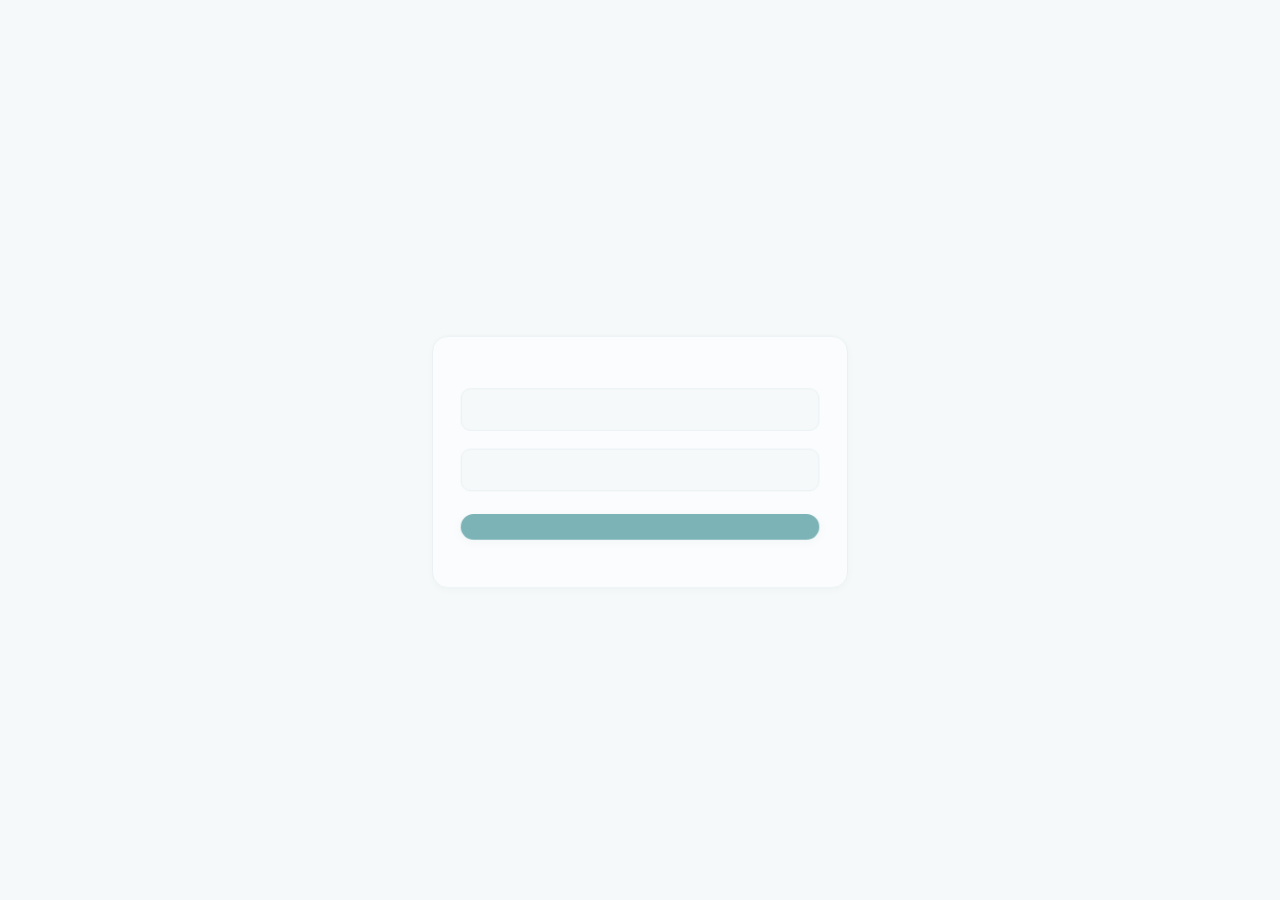
==== frontend/admin.html @ ff75f7a0 "Initial commit" ====
<!DOCTYPE html>
<html lang="ar" dir="rtl">
<head>
<meta charset="UTF-8">
<meta name="viewport" content="width=device-width, initial-scale=1.0">
<title data-i18n="admin.title">لوحة التحكم</title>
<link rel="preconnect" href="https://fonts.googleapis.com">
<link rel="preconnect" href="https://fonts.gstatic.com" crossorigin>
<link href="https://fonts.googleapis.com/css2?family=Plus+Jakarta+Sans:wght@400;500;600;700;800&family=Cairo:wght@400;500;600;700;800&family=IBM+Plex+Mono:wght@500;600&display=swap" rel="stylesheet">
<link rel="stylesheet" href="assets/css/style.css">
<link rel="stylesheet" href="assets/css/animations.css">
</head>
<body>

<div id="site-header"></div>

<main class="main-content">
  <div class="container" style="padding-top:40px; padding-bottom:80px;">
    <h1 style="font-size:1.8rem; margin-bottom:28px;" data-i18n="admin.title"></h1>

    <div class="admin-shell">
      <nav class="admin-tabs" id="admin-tabs">
        <button class="admin-tab active" data-tab="overview" data-i18n="admin.tabOverview"></button>
        <button class="admin-tab" data-tab="appointments" data-i18n="admin.tabAppointments"></button>
        <button class="admin-tab" data-tab="doctors" data-i18n="admin.tabDoctors"></button>
        <button class="admin-tab" data-tab="departments" data-i18n="admin.tabDepartments"></button>
        <button class="admin-tab" data-tab="schedules" data-i18n="admin.tabSchedules"></button>
        <button class="admin-tab" data-tab="integrations" data-i18n="admin.tabIntegrations"></button>
      </nav>

      <div>
        <!-- Overview -->
        <section class="admin-panel active" data-panel="overview">
          <div class="grid grid-4" id="overview-stats"></div>
        </section>

        <!-- Appointments -->
        <section class="admin-panel" data-panel="appointments">
          <div class="filter-bar">
            <select id="filter-status">
              <option value="" data-i18n="admin.filterAll"></option>
              <option value="confirmed" data-i18n="status.confirmed"></option>
              <option value="completed" data-i18n="status.completed"></option>
              <option value="cancelled" data-i18n="status.cancelled"></option>
              <option value="no_show" data-i18n="status.no_show"></option>
            </select>
            <select id="filter-doctor"><option value="" data-i18n="admin.filterAll"></option></select>
            <input type="date" id="filter-date-from">
            <input type="date" id="filter-date-to">
          </div>
          <div class="table-wrap">
            <table class="data-table">
              <thead>
                <tr>
                  <th data-i18n="admin.patient"></th>
                  <th data-i18n="admin.doctor"></th>
                  <th data-i18n="admin.department"></th>
                  <th data-i18n="admin.date"></th>
                  <th data-i18n="admin.statusLabel"></th>
                  <th data-i18n="common.actions"></th>
                </tr>
              </thead>
              <tbody id="appointments-tbody"></tbody>
            </table>
          </div>
        </section>

        <!-- Doctors -->
        <section class="admin-panel" data-panel="doctors">
          <div class="row" style="justify-content:flex-end; margin-bottom:14px;">
            <button class="btn btn-primary btn-sm" id="add-doctor-btn" data-i18n="admin.addDoctor"></button>
          </div>
          <div class="table-wrap">
            <table class="data-table">
              <thead>
                <tr>
                  <th data-i18n="admin.doctor"></th>
                  <th data-i18n="admin.department"></th>
                  <th data-i18n="common.active"></th>
                  <th data-i18n="common.actions"></th>
                </tr>
              </thead>
              <tbody id="doctors-tbody"></tbody>
            </table>
          </div>
        </section>

        <!-- Departments -->
        <section class="admin-panel" data-panel="departments">
          <div class="row" style="justify-content:flex-end; margin-bottom:14px;">
            <button class="btn btn-primary btn-sm" id="add-department-btn" data-i18n="admin.addDepartment"></button>
          </div>
          <div class="table-wrap">
            <table class="data-table">
              <thead>
                <tr>
                  <th data-i18n="admin.nameAr"></th>
                  <th data-i18n="admin.nameTr"></th>
                  <th data-i18n="common.active"></th>
                  <th data-i18n="common.actions"></th>
                </tr>
              </thead>
              <tbody id="departments-tbody"></tbody>
            </table>
          </div>
        </section>

        <!-- Schedules -->
        <section class="admin-panel" data-panel="schedules">
          <div class="field" style="max-width:320px;">
            <label data-i18n="admin.doctor"></label>
            <select id="schedule-doctor-select"></select>
          </div>

          <div id="schedule-content" hidden>
            <div class="row" style="justify-content:space-between; margin-top:20px;">
              <h3 data-i18n="admin.manageWeeklyHours" style="margin:0;"></h3>
              <button class="btn btn-primary btn-sm" id="add-availability-btn" data-i18n="admin.addAvailability"></button>
            </div>
            <div class="table-wrap" style="margin-top:12px;">
              <table class="data-table">
                <thead>
                  <tr>
                    <th data-i18n="admin.weekday"></th>
                    <th data-i18n="admin.startTime"></th>
                    <th data-i18n="admin.endTime"></th>
                    <th data-i18n="admin.slotDuration"></th>
                    <th data-i18n="common.actions"></th>
                  </tr>
                </thead>
                <tbody id="availabilities-tbody"></tbody>
              </table>
            </div>

            <div class="row" style="justify-content:space-between; margin-top:32px;">
              <h3 data-i18n="admin.manageTimeOff" style="margin:0;"></h3>
              <button class="btn btn-primary btn-sm" id="add-timeoff-btn" data-i18n="admin.addTimeOff"></button>
            </div>
            <div class="table-wrap" style="margin-top:12px;">
              <table class="data-table">
                <thead>
                  <tr>
                    <th data-i18n="admin.date"></th>
                    <th data-i18n="admin.reason"></th>
                    <th data-i18n="common.actions"></th>
                  </tr>
                </thead>
                <tbody id="timeoff-tbody"></tbody>
              </table>
            </div>
          </div>
          <p class="muted" id="schedule-placeholder" data-i18n="admin.selectDoctorFirst" style="margin-top:20px;"></p>
        </section>

        <!-- Integrations (public API keys) -->
        <section class="admin-panel" data-panel="integrations">
          <div class="card card-pad" style="margin-bottom:20px;">
            <h3 data-i18n="admin.apiKeysTitle" style="margin-bottom:8px;"></h3>
            <p class="muted" data-i18n="admin.apiKeysDesc" style="margin-bottom:0;"></p>
          </div>

          <div class="row" style="justify-content:space-between; margin-bottom:14px;">
            <a href="#" target="_blank" id="api-docs-link" class="btn btn-ghost btn-sm" data-i18n="admin.viewApiDocs"></a>
            <button class="btn btn-primary btn-sm" id="add-api-key-btn" data-i18n="admin.addApiKey"></button>
          </div>

          <div class="table-wrap">
            <table class="data-table">
              <thead>
                <tr>
                  <th data-i18n="admin.keyName"></th>
                  <th>Key</th>
                  <th data-i18n="common.active"></th>
                  <th data-i18n="admin.lastUsed"></th>
                  <th data-i18n="common.actions"></th>
                </tr>
              </thead>
              <tbody id="api-keys-tbody"></tbody>
            </table>
          </div>
        </section>
      </div>
    </div>
  </div>
</main>

<div id="site-footer"></div>
<div id="modal-host"></div>

<script src="assets/js/config.js"></script>
<script src="assets/js/auth.js"></script>
<script src="assets/js/api.js"></script>
<script src="assets/js/i18n.js"></script>
<script src="assets/js/layout.js"></script>
<script src="assets/js/icons.js"></script>
<script src="assets/js/admin.js"></script>
</body>
</html>
---- frontend/assets/css/style.css ----
/* =========================================================================
   Clinic Booking System — Design Tokens & Base Styles
   Palette: clinical teal + warm amber accent, soft light backgrounds.
   Typography: Plus Jakarta Sans (Latin / Turkish) + Cairo (Arabic),
               IBM Plex Mono for times/dates ("appointment ticket" motif).
   ========================================================================= */

:root {
  /* --- Color --- */
  --color-bg: #F5F9FA;
  --color-bg-alt: #EEF6F6;
  --color-surface: #FFFFFF;
  --color-primary: #0D7377;
  --color-primary-dark: #0A5960;
  --color-primary-light: #E3F2F1;
  --color-accent: #F2A93B;
  --color-accent-dark: #D68C1F;
  --color-accent-light: #FDF1DC;
  --color-text: #14262B;
  --color-text-muted: #5C7278;
  --color-text-faint: #93A6AA;
  --color-success: #2FA86B;
  --color-success-light: #E5F6ED;
  --color-danger: #E1543D;
  --color-danger-light: #FCEAE6;
  --color-border: #E1EAEC;
  --color-border-strong: #CBDBDD;

  /* --- Type --- */
  --font-latin: 'Plus Jakarta Sans', 'Segoe UI', sans-serif;
  --font-arabic: 'Cairo', 'Segoe UI', sans-serif;
  --font-mono: 'IBM Plex Mono', 'Courier New', monospace;
  --font-body: var(--font-latin);

  /* --- Shape / Elevation --- */
  --radius-sm: 10px;
  --radius-md: 16px;
  --radius-lg: 24px;
  --radius-pill: 999px;
  --shadow-sm: 0 2px 8px rgba(13, 60, 63, 0.06);
  --shadow-md: 0 8px 24px rgba(13, 115, 119, 0.10);
  --shadow-lg: 0 20px 48px rgba(13, 115, 119, 0.16);

  /* --- Motion --- */
  --ease-out: cubic-bezier(0.16, 1, 0.3, 1);
  --dur-fast: 150ms;
  --dur-base: 280ms;
  --dur-slow: 500ms;
}

html[lang="ar"] { --font-body: var(--font-arabic); }
html[lang="tr"] { --font-body: var(--font-latin); }

* , *::before, *::after { box-sizing: border-box; }

html { scroll-behavior: smooth; }

body {
  margin: 0;
  background: var(--color-bg);
  color: var(--color-text);
  font-family: var(--font-body);
  line-height: 1.6;
  -webkit-font-smoothing: antialiased;
  min-height: 100vh;
  display: flex;
  flex-direction: column;
}

html[dir="rtl"] body { direction: rtl; }
html[dir="ltr"] body { direction: ltr; }

h1, h2, h3, h4 { line-height: 1.25; margin: 0 0 .5em; font-weight: 700; letter-spacing: -0.01em; }
h1 { font-size: clamp(2rem, 1.5rem + 2vw, 3.2rem); font-weight: 800; }
h2 { font-size: clamp(1.5rem, 1.3rem + 1vw, 2.2rem); }
h3 { font-size: 1.25rem; }
p { margin: 0 0 1em; color: var(--color-text-muted); }
a { color: var(--color-primary); text-decoration: none; }
img { max-width: 100%; display: block; }

.mono { font-family: var(--font-mono); letter-spacing: 0.01em; }

.container {
  width: 100%;
  max-width: 1140px;
  margin: 0 auto;
  padding: 0 24px;
}

.main-content { flex: 1; }

section { padding: 64px 0; }
.section-tight { padding: 32px 0; }

.eyebrow {
  display: inline-flex;
  align-items: center;
  gap: 8px;
  font-size: 0.8rem;
  font-weight: 700;
  color: var(--color-primary);
  background: var(--color-primary-light);
  padding: 6px 14px;
  border-radius: var(--radius-pill);
  margin-bottom: 16px;
}

/* ============================= Buttons ================================ */
.btn {
  display: inline-flex;
  align-items: center;
  justify-content: center;
  gap: 8px;
  border: none;
  cursor: pointer;
  font-family: inherit;
  font-weight: 700;
  font-size: 0.95rem;
  padding: 13px 26px;
  border-radius: var(--radius-pill);
  transition: transform var(--dur-fast) var(--ease-out), box-shadow var(--dur-fast) var(--ease-out), background var(--dur-fast);
  white-space: nowrap;
}
.btn:active { transform: scale(0.97); }
.btn:disabled { opacity: 0.55; cursor: not-allowed; transform: none !important; }

.btn-primary { background: var(--color-primary); color: #fff; box-shadow: var(--shadow-sm); }
.btn-primary:hover:not(:disabled) { background: var(--color-primary-dark); box-shadow: var(--shadow-md); transform: translateY(-2px); }

.btn-accent { background: var(--color-accent); color: #221703; box-shadow: var(--shadow-sm); }
.btn-accent:hover:not(:disabled) { background: var(--color-accent-dark); box-shadow: var(--shadow-md); transform: translateY(-2px); }

.btn-ghost { background: transparent; color: var(--color-primary); border: 1.5px solid var(--color-border-strong); }
.btn-ghost:hover:not(:disabled) { background: var(--color-primary-light); border-color: var(--color-primary); }

.btn-danger-ghost { background: transparent; color: var(--color-danger); border: 1.5px solid var(--color-danger-light); }
.btn-danger-ghost:hover:not(:disabled) { background: var(--color-danger-light); }

.btn-sm { padding: 8px 16px; font-size: 0.82rem; }
.btn-block { width: 100%; }
.btn-icon { padding: 10px; border-radius: 50%; }

/* ============================== Cards ================================== */
.card {
  background: var(--color-surface);
  border: 1px solid var(--color-border);
  border-radius: var(--radius-md);
  box-shadow: var(--shadow-sm);
}
.card-pad { padding: 28px; }

/* =========================== Form elements ============================= */
.field { margin-bottom: 18px; }
.field label {
  display: block;
  font-size: 0.85rem;
  font-weight: 700;
  margin-bottom: 6px;
  color: var(--color-text);
}
.field .hint { font-size: 0.78rem; color: var(--color-text-faint); margin-top: 4px; }

input, select, textarea {
  width: 100%;
  font-family: inherit;
  font-size: 0.95rem;
  color: var(--color-text);
  background: var(--color-bg);
  border: 1.5px solid var(--color-border);
  border-radius: var(--radius-sm);
  padding: 12px 16px;
  transition: border-color var(--dur-fast), box-shadow var(--dur-fast);
}
textarea { resize: vertical; min-height: 90px; }
input:focus, select:focus, textarea:focus {
  outline: none;
  border-color: var(--color-primary);
  box-shadow: 0 0 0 4px var(--color-primary-light);
}
input.invalid { border-color: var(--color-danger); }

.form-error {
  color: var(--color-danger);
  background: var(--color-danger-light);
  border-radius: var(--radius-sm);
  padding: 12px 16px;
  font-size: 0.88rem;
  margin-bottom: 16px;
  display: none;
}
.form-error.visible { display: block; }

/* ============================== Badges ================================= */
.badge {
  display: inline-flex;
  align-items: center;
  gap: 6px;
  font-size: 0.75rem;
  font-weight: 700;
  padding: 5px 12px;
  border-radius: var(--radius-pill);
}
.badge-confirmed { background: var(--color-success-light); color: var(--color-success); }
.badge-cancelled { background: var(--color-danger-light); color: var(--color-danger); }
.badge-completed { background: var(--color-primary-light); color: var(--color-primary); }
.badge-no_show { background: #F1F1F1; color: #777; }
.badge::before { content: ''; width: 6px; height: 6px; border-radius: 50%; background: currentColor; }

/* ============================== Navbar ================================= */
.navbar {
  position: sticky;
  top: 0;
  z-index: 100;
  background: rgba(245, 249, 250, 0.85);
  backdrop-filter: blur(10px);
  border-bottom: 1px solid var(--color-border);
}
.navbar-inner {
  display: flex;
  align-items: center;
  justify-content: space-between;
  padding: 16px 24px;
  max-width: 1140px;
  margin: 0 auto;
  gap: 16px;
}
.brand { display: flex; align-items: center; gap: 10px; font-weight: 800; font-size: 1.15rem; color: var(--color-text); }
.brand-mark {
  width: 38px; height: 38px; border-radius: 12px;
  background: linear-gradient(135deg, var(--color-primary), var(--color-primary-dark));
  display: flex; align-items: center; justify-content: center; color: #fff; flex-shrink: 0;
}
.nav-links { display: flex; align-items: center; gap: 6px; flex-wrap: wrap; }
.nav-link {
  padding: 9px 16px; border-radius: var(--radius-pill); font-weight: 600; font-size: 0.9rem;
  color: var(--color-text-muted); transition: background var(--dur-fast), color var(--dur-fast);
}
.nav-link:hover { background: var(--color-primary-light); color: var(--color-primary-dark); }
.nav-link.active { background: var(--color-primary); color: #fff; }

.lang-switch { display: flex; gap: 4px; background: var(--color-bg-alt); padding: 4px; border-radius: var(--radius-pill); }
.lang-switch button {
  border: none; background: transparent; padding: 6px 12px; border-radius: var(--radius-pill);
  font-family: inherit; font-weight: 700; font-size: 0.78rem; cursor: pointer; color: var(--color-text-muted);
  transition: background var(--dur-fast), color var(--dur-fast);
}
.lang-switch button.active { background: var(--color-primary); color: #fff; }

.navbar-toggle { display: none; background: none; border: none; cursor: pointer; padding: 8px; }

@media (max-width: 780px) {
  .navbar-toggle { display: inline-flex; }
  .nav-links {
    position: absolute; inset-inline: 0; top: 100%; background: var(--color-surface);
    flex-direction: column; align-items: stretch; padding: 12px; border-bottom: 1px solid var(--color-border);
    display: none;
  }
  .nav-links.open { display: flex; }
  .nav-link { text-align: center; }
}

/* =============================== Footer ================================ */
.site-footer { border-top: 1px solid var(--color-border); padding: 40px 0; margin-top: 48px; }
.footer-inner { display: flex; flex-wrap: wrap; gap: 16px; align-items: center; justify-content: space-between; }
.footer-inner small { color: var(--color-text-faint); }

/* ================================ Utils ================================= */
.text-center { text-align: center; }
.muted { color: var(--color-text-muted); }
.stack { display: flex; flex-direction: column; gap: 12px; }
.row { display: flex; align-items: center; gap: 12px; flex-wrap: wrap; }
.grid { display: grid; gap: 24px; }
.grid-2 { grid-template-columns: repeat(2, 1fr); }
.grid-3 { grid-template-columns: repeat(3, 1fr); }
.grid-4 { grid-template-columns: repeat(4, 1fr); }
@media (max-width: 900px) { .grid-3, .grid-4 { grid-template-columns: repeat(2, 1fr); } }
@media (max-width: 600px) { .grid-2, .grid-3, .grid-4 { grid-template-columns: 1fr; } }

.empty-state { text-align: center; padding: 64px 24px; color: var(--color-text-faint); }
.empty-state svg { margin-bottom: 16px; opacity: 0.6; }

.spinner {
  width: 20px; height: 20px; border-radius: 50%;
  border: 3px solid var(--color-primary-light); border-top-color: var(--color-primary);
  animation: spin 0.7s linear infinite;
}
@keyframes spin { to { transform: rotate(360deg); } }

.skeleton { background: linear-gradient(100deg, var(--color-border) 30%, #EEF6F6 50%, var(--color-border) 70%); background-size: 200% 100%; animation: shimmer 1.4s infinite; border-radius: var(--radius-sm); }
@keyframes shimmer { to { background-position: -200% 0; } }

::selection { background: var(--color-accent-light); color: var(--color-primary-dark); }

/* ================================ Hero ================================== */
.hero { position: relative; overflow: hidden; padding: 72px 0 96px; }
.hero-inner { position: relative; z-index: 2; display: grid; grid-template-columns: 1.1fr 0.9fr; gap: 48px; align-items: center; }
@media (max-width: 860px) { .hero-inner { grid-template-columns: 1fr; } }
.hero h1 { margin-bottom: 20px; }
.hero-actions { display: flex; gap: 14px; flex-wrap: wrap; margin-top: 28px; }
.hero-stats { display: flex; gap: 28px; margin-top: 36px; flex-wrap: wrap; }
.hero-stat b { display: block; font-family: var(--font-mono); font-size: 1.5rem; color: var(--color-primary-dark); }
.hero-stat span { font-size: 0.8rem; color: var(--color-text-faint); }

.hero-blob { position: absolute; border-radius: 50%; filter: blur(0px); opacity: 0.55; z-index: 1; }
.hero-blob-1 { width: 420px; height: 420px; background: var(--color-primary-light); top: -140px; inset-inline-end: -120px; animation: float-blob 9s ease-in-out infinite; }
.hero-blob-2 { width: 260px; height: 260px; background: var(--color-accent-light); bottom: -100px; inset-inline-start: -80px; animation: float-blob 11s ease-in-out infinite reverse; }
@keyframes float-blob { 0%, 100% { transform: translateY(0) scale(1); } 50% { transform: translateY(-24px) scale(1.05); } }

.hero-card {
  position: relative; z-index: 2; background: var(--color-surface); border-radius: var(--radius-lg);
  box-shadow: var(--shadow-lg); padding: 28px; border: 1px solid var(--color-border);
}
.hero-card-row { display: flex; align-items: center; gap: 14px; padding: 12px 0; border-bottom: 1px dashed var(--color-border); }
.hero-card-row:last-child { border-bottom: none; }
.hero-card-icon { width: 42px; height: 42px; border-radius: 12px; background: var(--color-primary-light); color: var(--color-primary); display: flex; align-items: center; justify-content: center; flex-shrink: 0; }

/* ========================= Department / Doctor cards ==================== */
.dept-card, .doctor-card {
  background: var(--color-surface); border: 1px solid var(--color-border); border-radius: var(--radius-md);
  padding: 24px; cursor: pointer; transition: transform var(--dur-base) var(--ease-out), box-shadow var(--dur-base) var(--ease-out), border-color var(--dur-base);
  text-align: start;
}
.dept-card:hover, .doctor-card:hover { transform: translateY(-6px); box-shadow: var(--shadow-md); border-color: var(--color-primary-light); }
.dept-card.selected, .doctor-card.selected { border-color: var(--color-primary); box-shadow: 0 0 0 3px var(--color-primary-light); }

.dept-icon {
  width: 52px; height: 52px; border-radius: 14px; background: var(--color-primary-light); color: var(--color-primary);
  display: flex; align-items: center; justify-content: center; margin-bottom: 16px;
}
.dept-card h3 { margin-bottom: 8px; }
.dept-card p { font-size: 0.88rem; margin-bottom: 0; }

.doctor-avatar {
  width: 64px; height: 64px; border-radius: 50%; background: var(--color-primary-light); color: var(--color-primary-dark);
  display: flex; align-items: center; justify-content: center; font-weight: 800; font-size: 1.3rem; margin-bottom: 14px;
  background-size: cover; background-position: center;
}
.doctor-card h3 { margin-bottom: 2px; }
.doctor-card .doctor-title { font-size: 0.82rem; color: var(--color-primary); font-weight: 700; margin-bottom: 10px; }
.doctor-card p.bio { font-size: 0.85rem; }

/* ============================ Booking wizard ============================ */
.wizard-steps { display: flex; align-items: center; gap: 6px; margin-bottom: 40px; flex-wrap: wrap; }
.wizard-step { display: flex; align-items: center; gap: 8px; font-size: 0.82rem; font-weight: 700; color: var(--color-text-faint); }
.wizard-step .dot {
  width: 28px; height: 28px; border-radius: 50%; background: var(--color-bg-alt); color: var(--color-text-faint);
  display: flex; align-items: center; justify-content: center; font-family: var(--font-mono); font-size: 0.78rem;
  transition: background var(--dur-base), color var(--dur-base);
}
.wizard-step.active .dot { background: var(--color-primary); color: #fff; }
.wizard-step.done .dot { background: var(--color-success); color: #fff; }
.wizard-step.active { color: var(--color-text); }
.wizard-connector { flex: 1; height: 2px; background: var(--color-border); min-width: 16px; }

.wizard-panel { animation: step-in var(--dur-slow) var(--ease-out); }
@keyframes step-in { from { opacity: 0; transform: translateY(12px); } to { opacity: 1; transform: translateY(0); } }

.time-slot-grid { display: grid; grid-template-columns: repeat(auto-fill, minmax(110px, 1fr)); gap: 10px; margin-top: 8px; }
.time-slot {
  font-family: var(--font-mono); font-size: 0.85rem; font-weight: 600; text-align: center; padding: 12px 8px;
  border: 1.5px solid var(--color-border); border-radius: var(--radius-sm); background: var(--color-surface); cursor: pointer;
  transition: all var(--dur-fast) var(--ease-out);
}
.time-slot:hover:not(.disabled) { border-color: var(--color-primary); background: var(--color-primary-light); }
.time-slot.selected { background: var(--color-primary); border-color: var(--color-primary); color: #fff; transform: scale(1.04); }
.time-slot.disabled { opacity: 0.35; text-decoration: line-through; cursor: not-allowed; }

/* ============================ Appointment ticket ========================= */
.ticket {
  display: flex; background: var(--color-surface); border: 1px solid var(--color-border); border-radius: var(--radius-md);
  overflow: hidden; box-shadow: var(--shadow-sm); position: relative;
}
.ticket-main { flex: 1; padding: 22px 24px; }
.ticket-stub {
  width: 130px; flex-shrink: 0; background: var(--color-primary-light); display: flex; flex-direction: column;
  align-items: center; justify-content: center; gap: 4px; position: relative;
  border-inline-start: 2px dashed var(--color-border-strong);
}
.ticket-stub .time { font-family: var(--font-mono); font-weight: 800; font-size: 1.3rem; color: var(--color-primary-dark); }
.ticket-stub .date { font-family: var(--font-mono); font-size: 0.72rem; color: var(--color-primary-dark); opacity: 0.75; }
.ticket-stub::before, .ticket-stub::after {
  content: ''; position: absolute; width: 18px; height: 18px; background: var(--color-bg); border-radius: 50%;
  inset-inline-start: -9px;
}
.ticket-stub::before { top: -9px; }
.ticket-stub::after { bottom: -9px; }
.ticket-title { font-weight: 700; font-size: 1.02rem; margin-bottom: 4px; }
.ticket-sub { font-size: 0.85rem; color: var(--color-text-muted); margin-bottom: 12px; }
.ticket-actions { display: flex; gap: 10px; align-items: center; flex-wrap: wrap; }

/* ============================== Admin layout ============================= */
.admin-shell { display: grid; grid-template-columns: 220px 1fr; gap: 28px; align-items: start; }
@media (max-width: 860px) { .admin-shell { grid-template-columns: 1fr; } }
.admin-tabs { display: flex; flex-direction: column; gap: 4px; position: sticky; top: 90px; }
@media (max-width: 860px) { .admin-tabs { position: static; flex-direction: row; overflow-x: auto; padding-bottom: 4px; } }
.admin-tab {
  text-align: start; padding: 11px 16px; border-radius: var(--radius-sm); border: none; background: transparent;
  font-family: inherit; font-weight: 700; font-size: 0.88rem; color: var(--color-text-muted); cursor: pointer; white-space: nowrap;
}
.admin-tab.active { background: var(--color-primary); color: #fff; }
.admin-tab:hover:not(.active) { background: var(--color-primary-light); }

.admin-panel { display: none; }
.admin-panel.active { display: block; animation: step-in var(--dur-base) var(--ease-out); }

.data-table { width: 100%; border-collapse: collapse; font-size: 0.88rem; }
.data-table th { text-align: start; padding: 10px 12px; color: var(--color-text-faint); font-size: 0.75rem; text-transform: uppercase; letter-spacing: 0.03em; border-bottom: 1.5px solid var(--color-border); }
.data-table td { padding: 12px; border-bottom: 1px solid var(--color-border); vertical-align: middle; }
.data-table tr:last-child td { border-bottom: none; }
.table-wrap { overflow-x: auto; border-radius: var(--radius-md); border: 1px solid var(--color-border); background: var(--color-surface); }
.table-wrap .data-table { border-radius: var(--radius-md); overflow: hidden; }

.filter-bar { display: flex; gap: 10px; flex-wrap: wrap; margin-bottom: 18px; align-items: center; }
.filter-bar select, .filter-bar input { width: auto; min-width: 140px; }

.modal-backdrop {
  position: fixed; inset: 0; background: rgba(20, 38, 43, 0.45); display: none;
  align-items: center; justify-content: center; z-index: 200; padding: 20px; backdrop-filter: blur(2px);
}
.modal-backdrop.open { display: flex; animation: fade-in var(--dur-base); }
@keyframes fade-in { from { opacity: 0; } to { opacity: 1; } }
.modal { background: var(--color-surface); border-radius: var(--radius-lg); padding: 28px; width: 100%; max-width: 480px; box-shadow: var(--shadow-lg); max-height: 90vh; overflow-y: auto; animation: step-in var(--dur-base) var(--ease-out); }

.toast-stack { position: fixed; bottom: 24px; inset-inline-end: 24px; z-index: 300; display: flex; flex-direction: column; gap: 10px; }
.toast {
  background: var(--color-text); color: #fff; padding: 14px 20px; border-radius: var(--radius-sm); box-shadow: var(--shadow-lg);
  font-size: 0.88rem; font-weight: 600; animation: toast-in var(--dur-base) var(--ease-out); max-width: 320px;
}
.toast.success { background: var(--color-success); }
.toast.error { background: var(--color-danger); }
@keyframes toast-in { from { opacity: 0; transform: translateY(12px); } to { opacity: 1; transform: translateY(0); } }

/* ============================ Segmented toggle =========================== */
.segmented { display: flex; background: var(--color-bg-alt); border-radius: var(--radius-sm); padding: 4px; gap: 4px; }
.segmented label {
  flex: 1; text-align: center; padding: 9px 12px; border-radius: 8px; font-size: 0.85rem; font-weight: 700;
  color: var(--color-text-muted); cursor: pointer; transition: background var(--dur-fast), color var(--dur-fast); margin: 0;
}
.segmented input { position: absolute; opacity: 0; pointer-events: none; width: 1px; height: 1px; }
.segmented input:checked + label { background: var(--color-primary); color: #fff; }

.verify-banner {
  background: var(--color-accent-light); border-bottom: 1px solid var(--color-accent); padding: 10px 24px;
  text-align: center; font-size: 0.85rem; font-weight: 600; color: var(--color-accent-dark);
}
.verify-banner a { color: var(--color-primary-dark); text-decoration: underline; font-weight: 700; }

/* Respect reduced motion everywhere */
@media (prefers-reduced-motion: reduce) {
  *, *::before, *::after { animation-duration: 0.01ms !important; animation-iteration-count: 1 !important; transition-duration: 0.01ms !important; scroll-behavior: auto !important; }
}
---- frontend/assets/css/animations.css ----
/* =========================================================================
   Animation utilities — used sparingly and deliberately:
   - reveal-on-scroll for section entrances
   - auth-card entrance
   - fade/slide helpers reused by JS-rendered content
   ========================================================================= */

[data-reveal] {
  opacity: 0;
  transform: translateY(18px);
  transition: opacity 640ms cubic-bezier(0.16, 1, 0.3, 1), transform 640ms cubic-bezier(0.16, 1, 0.3, 1);
}
[data-reveal].revealed { opacity: 1; transform: translateY(0); }

[data-reveal-group] > * { opacity: 0; transform: translateY(16px); transition: opacity 560ms cubic-bezier(0.16,1,0.3,1), transform 560ms cubic-bezier(0.16,1,0.3,1); }
[data-reveal-group].revealed > * { opacity: 1; transform: translateY(0); }
[data-reveal-group].revealed > *:nth-child(1) { transition-delay: 0ms; }
[data-reveal-group].revealed > *:nth-child(2) { transition-delay: 70ms; }
[data-reveal-group].revealed > *:nth-child(3) { transition-delay: 140ms; }
[data-reveal-group].revealed > *:nth-child(4) { transition-delay: 210ms; }
[data-reveal-group].revealed > *:nth-child(5) { transition-delay: 280ms; }
[data-reveal-group].revealed > *:nth-child(6) { transition-delay: 350ms; }

.auth-shell { min-height: calc(100vh - 160px); display: flex; align-items: center; justify-content: center; padding: 48px 20px; }
.auth-card { width: 100%; max-width: 420px; animation: auth-in 620ms cubic-bezier(0.16, 1, 0.3, 1); }
@keyframes auth-in { from { opacity: 0; transform: translateY(24px) scale(0.98); } to { opacity: 1; transform: translateY(0) scale(1); } }

.fade-in { animation: simple-fade 400ms ease-out; }
@keyframes simple-fade { from { opacity: 0; } to { opacity: 1; } }

.pulse-dot { position: relative; }
.pulse-dot::after {
  content: ''; position: absolute; inset: 0; border-radius: inherit; background: currentColor; opacity: 0.5;
  animation: pulse-ring 1.6s cubic-bezier(0.16, 1, 0.3, 1) infinite;
}
@keyframes pulse-ring { 0% { transform: scale(1); opacity: 0.4; } 100% { transform: scale(1.9); opacity: 0; } }

.confirm-check {
  width: 76px; height: 76px; border-radius: 50%; background: var(--color-success-light); color: var(--color-success);
  display: flex; align-items: center; justify-content: center; margin: 0 auto 20px;
  animation: check-pop 560ms cubic-bezier(0.16, 1, 0.3, 1);
}
@keyframes check-pop { 0% { transform: scale(0.5); opacity: 0; } 70% { transform: scale(1.08); opacity: 1; } 100% { transform: scale(1); } }

@media (prefers-reduced-motion: reduce) {
  [data-reveal], [data-reveal-group] > * { opacity: 1 !important; transform: none !important; transition: none !important; }
}
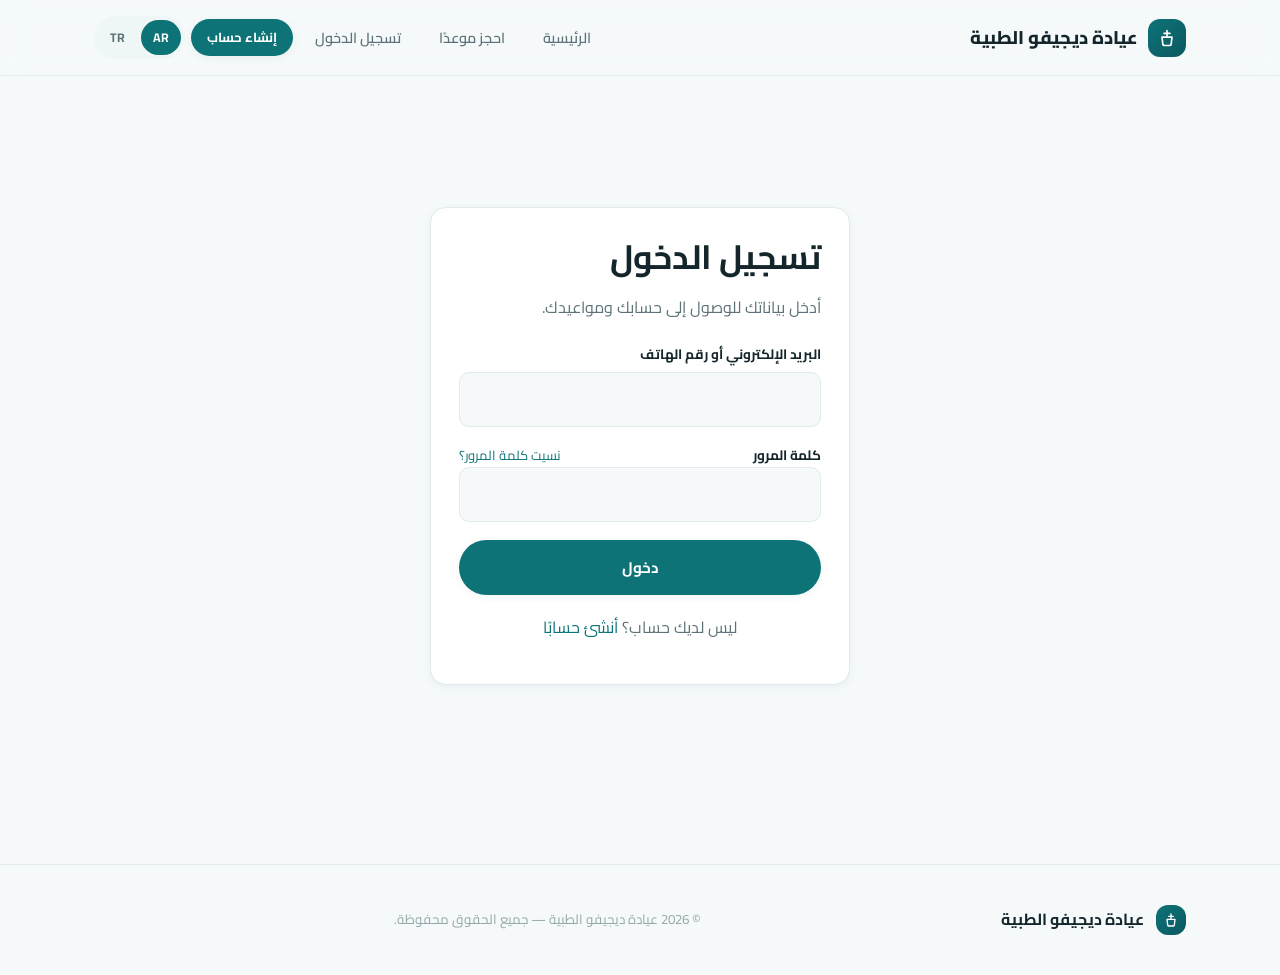
==== commit 7ed5404c: "a" ====
--- a/frontend/admin.html
+++ b/frontend/admin.html
@@ -25,6 +25,7 @@
         <button class="admin-tab" data-tab="doctors" data-i18n="admin.tabDoctors"></button>
         <button class="admin-tab" data-tab="departments" data-i18n="admin.tabDepartments"></button>
         <button class="admin-tab" data-tab="schedules" data-i18n="admin.tabSchedules"></button>
+        <button class="admin-tab" data-tab="theme" data-i18n="admin.tabTheme"></button>
         <button class="admin-tab" data-tab="integrations" data-i18n="admin.tabIntegrations"></button>
       </nav>
 
@@ -152,6 +153,15 @@
           <p class="muted" id="schedule-placeholder" data-i18n="admin.selectDoctorFirst" style="margin-top:20px;"></p>
         </section>
 
+        <!-- Theme (per-clinic branding) -->
+        <section class="admin-panel" data-panel="theme">
+          <div class="card card-pad" style="margin-bottom:20px;">
+            <h3 style="margin-bottom:8px;" data-i18n="admin.tabTheme"></h3>
+            <p class="muted" style="margin-bottom:0;" data-i18n="admin.themeIntro"></p>
+          </div>
+          <div id="theme-editor"><div class="spinner"></div></div>
+        </section>
+
         <!-- Integrations (public API keys) -->
         <section class="admin-panel" data-panel="integrations">
           <div class="card card-pad" style="margin-bottom:20px;">
@@ -190,6 +200,7 @@
 <script src="assets/js/config.js"></script>
 <script src="assets/js/auth.js"></script>
 <script src="assets/js/api.js"></script>
+<script src="assets/js/theme.js"></script>
 <script src="assets/js/i18n.js"></script>
 <script src="assets/js/layout.js"></script>
 <script src="assets/js/icons.js"></script>
--- a/frontend/assets/css/style.css
+++ b/frontend/assets/css/style.css
@@ -439,12 +439,6 @@
 .segmented input { position: absolute; opacity: 0; pointer-events: none; width: 1px; height: 1px; }
 .segmented input:checked + label { background: var(--color-primary); color: #fff; }
 
-.verify-banner {
-  background: var(--color-accent-light); border-bottom: 1px solid var(--color-accent); padding: 10px 24px;
-  text-align: center; font-size: 0.85rem; font-weight: 600; color: var(--color-accent-dark);
-}
-.verify-banner a { color: var(--color-primary-dark); text-decoration: underline; font-weight: 700; }
-
 /* Respect reduced motion everywhere */
 @media (prefers-reduced-motion: reduce) {
   *, *::before, *::after { animation-duration: 0.01ms !important; animation-iteration-count: 1 !important; transition-duration: 0.01ms !important; scroll-behavior: auto !important; }
